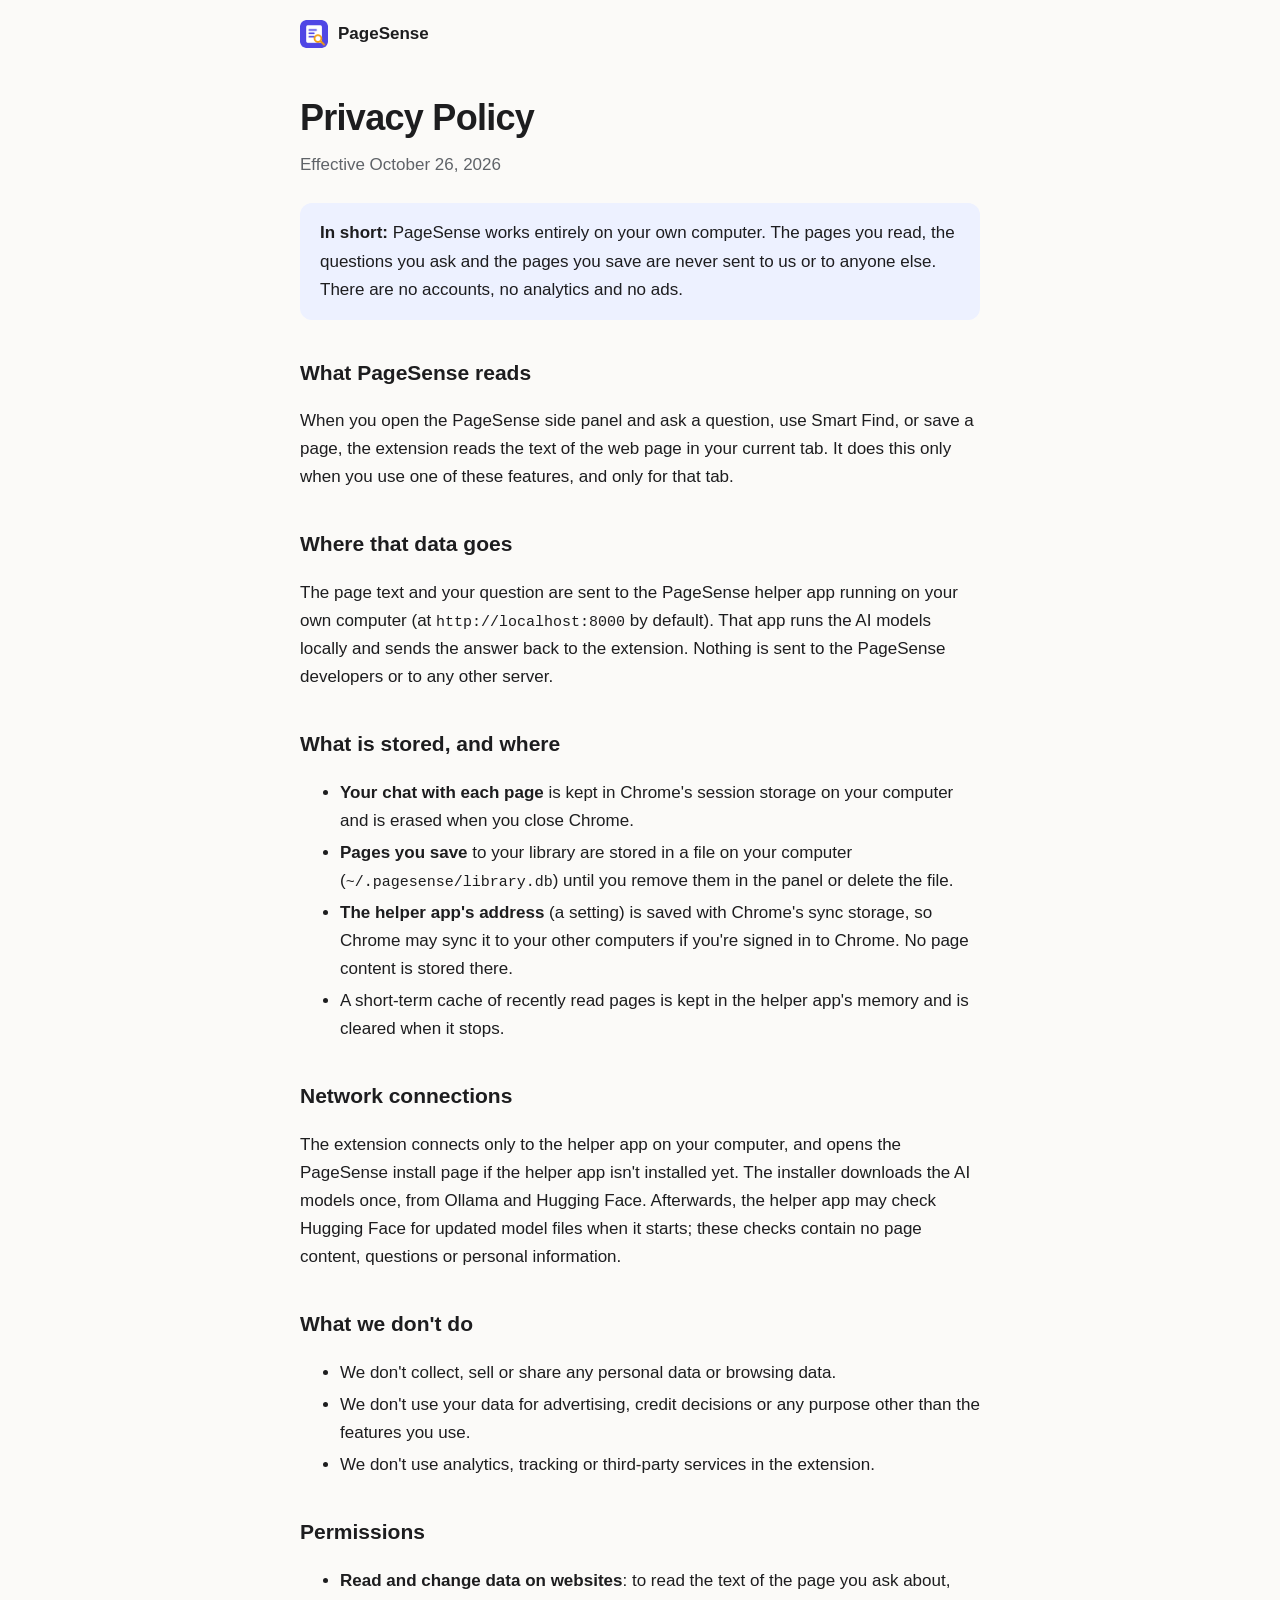
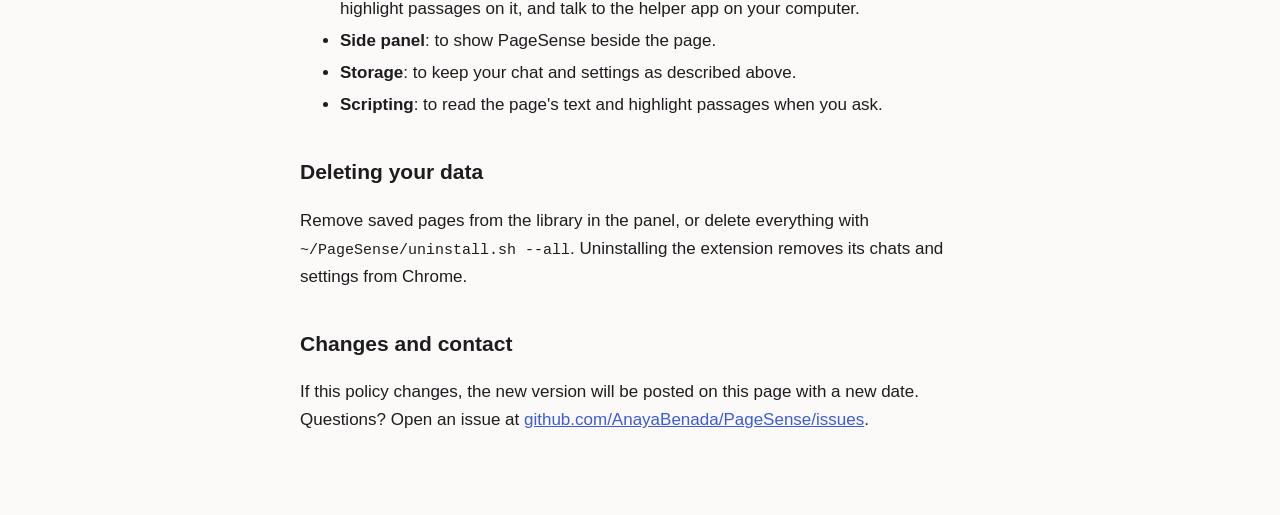
==== docs/privacy.html @ 962033f7 "Chrome Web Store readiness - Setup screen in the panel when the backend can't be reached, linking to" ====
<!doctype html>
<html lang="en">
<head>
<meta charset="utf-8">
<meta name="viewport" content="width=device-width, initial-scale=1">
<title>PageSense Privacy Policy</title>
<link rel="icon" href="icon128.png">
<style>
  :root { --bg: #fbfaf8; --text: #1d1d1f; --muted: #5f6368; --line: #e6e3de; --accent: #3b5bdb; --soft: #edf1ff; }
  @media (prefers-color-scheme: dark) {
    :root:not([data-theme="light"]) { --bg: #121316; --text: #ececee; --muted: #a0a4ab; --line: #2c2f36; --accent: #8ea6ff; --soft: #232a45; }
  }
  * { box-sizing: border-box; }
  body { margin: 0; background: var(--bg); color: var(--text); font: 17px/1.65 -apple-system, BlinkMacSystemFont, "Segoe UI", Roboto, sans-serif; }
  .wrap { max-width: 720px; margin: 0 auto; padding: 0 20px 64px; }
  header { display: flex; align-items: center; gap: 10px; padding: 20px 0 8px; }
  header a { display: flex; align-items: center; gap: 10px; font-weight: 700; color: var(--text); text-decoration: none; }
  header img { width: 28px; height: 28px; border-radius: 6px; }
  h1 { font-size: 36px; letter-spacing: -0.02em; margin: 32px 0 4px; }
  h2 { font-size: 21px; margin: 36px 0 8px; }
  .date { color: var(--muted); margin: 0 0 24px; }
  .summary { background: var(--soft); border-radius: 12px; padding: 16px 20px; }
  a { color: var(--accent); }
  code { font: 15px ui-monospace, SFMono-Regular, Menlo, monospace; }
  li { margin: 4px 0; }
</style>
</head>
<body>
<div class="wrap">
  <header><a href="./"><img src="icon128.png" alt="">PageSense</a></header>

  <h1>Privacy Policy</h1>
  <p class="date">Effective October 26, 2026</p>

  <p class="summary"><b>In short:</b> PageSense works entirely on your own computer. The pages you read, the questions you ask and the pages you save are never sent to us or to anyone else. There are no accounts, no analytics and no ads.</p>

  <h2>What PageSense reads</h2>
  <p>When you open the PageSense side panel and ask a question, use Smart Find, or save a page, the extension reads the text of the web page in your current tab. It does this only when you use one of these features, and only for that tab.</p>

  <h2>Where that data goes</h2>
  <p>The page text and your question are sent to the PageSense helper app running on your own computer (at <code>http://localhost:8000</code> by default). That app runs the AI models locally and sends the answer back to the extension. Nothing is sent to the PageSense developers or to any other server.</p>

  <h2>What is stored, and where</h2>
  <ul>
    <li><b>Your chat with each page</b> is kept in Chrome's session storage on your computer and is erased when you close Chrome.</li>
    <li><b>Pages you save</b> to your library are stored in a file on your computer (<code>~/.pagesense/library.db</code>) until you remove them in the panel or delete the file.</li>
    <li><b>The helper app's address</b> (a setting) is saved with Chrome's sync storage, so Chrome may sync it to your other computers if you're signed in to Chrome. No page content is stored there.</li>
    <li>A short-term cache of recently read pages is kept in the helper app's memory and is cleared when it stops.</li>
  </ul>

  <h2>Network connections</h2>
  <p>The extension connects only to the helper app on your computer, and opens the PageSense install page if the helper app isn't installed yet. The installer downloads the AI models once, from Ollama and Hugging Face. Afterwards, the helper app may check Hugging Face for updated model files when it starts; these checks contain no page content, questions or personal information.</p>

  <h2>What we don't do</h2>
  <ul>
    <li>We don't collect, sell or share any personal data or browsing data.</li>
    <li>We don't use your data for advertising, credit decisions or any purpose other than the features you use.</li>
    <li>We don't use analytics, tracking or third-party services in the extension.</li>
  </ul>

  <h2>Permissions</h2>
  <ul>
    <li><b>Read and change data on websites</b>: to read the text of the page you ask about, highlight passages on it, and talk to the helper app on your computer.</li>
    <li><b>Side panel</b>: to show PageSense beside the page.</li>
    <li><b>Storage</b>: to keep your chat and settings as described above.</li>
    <li><b>Scripting</b>: to read the page's text and highlight passages when you ask.</li>
  </ul>

  <h2>Deleting your data</h2>
  <p>Remove saved pages from the library in the panel, or delete everything with <code>~/PageSense/uninstall.sh --all</code>. Uninstalling the extension removes its chats and settings from Chrome.</p>

  <h2>Changes and contact</h2>
  <p>If this policy changes, the new version will be posted on this page with a new date. Questions? Open an issue at <a href="https://github.com/AnayaBenada/PageSense/issues">github.com/AnayaBenada/PageSense/issues</a>.</p>
</div>
</body>
</html>
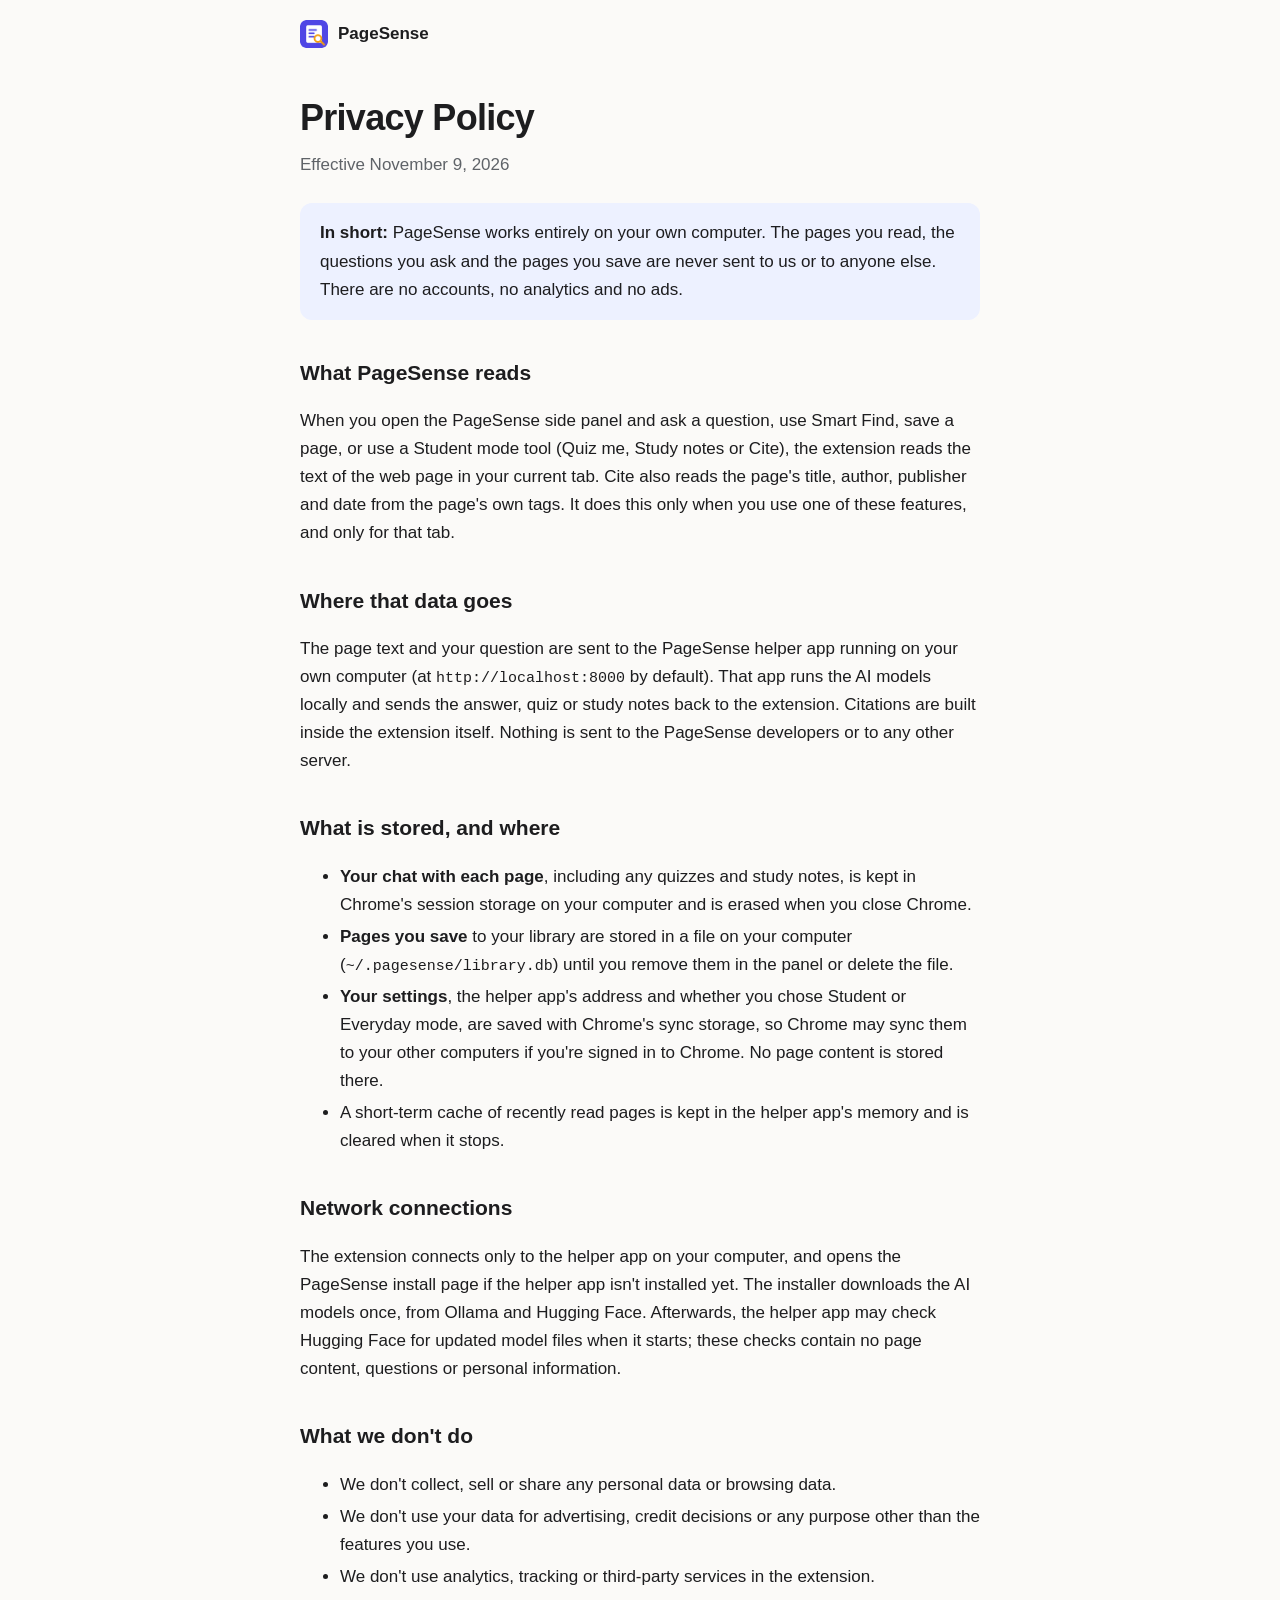
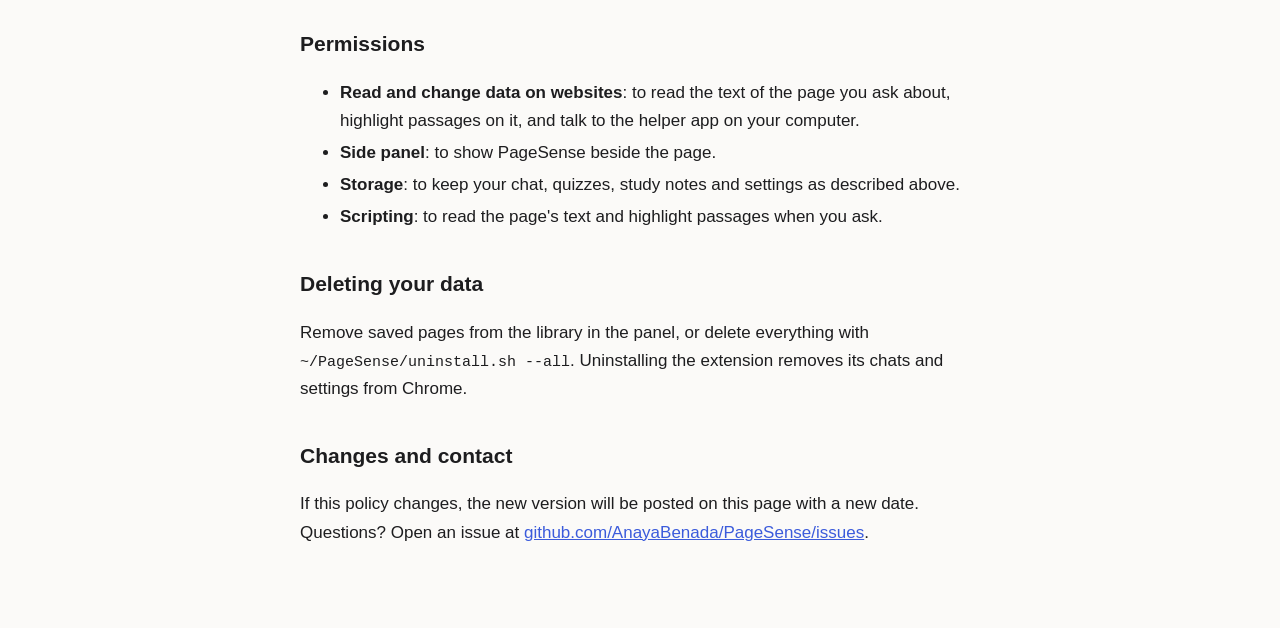
==== commit 02db7501: "Privacy policy: cover Student mode (quizzes, notes, citations, mode setting)" ====
--- a/docs/privacy.html
+++ b/docs/privacy.html
@@ -30,21 +30,21 @@
   <header><a href="./"><img src="icon128.png" alt="">PageSense</a></header>
 
   <h1>Privacy Policy</h1>
-  <p class="date">Effective October 26, 2026</p>
+  <p class="date">Effective November 9, 2026</p>
 
   <p class="summary"><b>In short:</b> PageSense works entirely on your own computer. The pages you read, the questions you ask and the pages you save are never sent to us or to anyone else. There are no accounts, no analytics and no ads.</p>
 
   <h2>What PageSense reads</h2>
-  <p>When you open the PageSense side panel and ask a question, use Smart Find, or save a page, the extension reads the text of the web page in your current tab. It does this only when you use one of these features, and only for that tab.</p>
+  <p>When you open the PageSense side panel and ask a question, use Smart Find, save a page, or use a Student mode tool (Quiz me, Study notes or Cite), the extension reads the text of the web page in your current tab. Cite also reads the page's title, author, publisher and date from the page's own tags. It does this only when you use one of these features, and only for that tab.</p>
 
   <h2>Where that data goes</h2>
-  <p>The page text and your question are sent to the PageSense helper app running on your own computer (at <code>http://localhost:8000</code> by default). That app runs the AI models locally and sends the answer back to the extension. Nothing is sent to the PageSense developers or to any other server.</p>
+  <p>The page text and your question are sent to the PageSense helper app running on your own computer (at <code>http://localhost:8000</code> by default). That app runs the AI models locally and sends the answer, quiz or study notes back to the extension. Citations are built inside the extension itself. Nothing is sent to the PageSense developers or to any other server.</p>
 
   <h2>What is stored, and where</h2>
   <ul>
-    <li><b>Your chat with each page</b> is kept in Chrome's session storage on your computer and is erased when you close Chrome.</li>
+    <li><b>Your chat with each page</b>, including any quizzes and study notes, is kept in Chrome's session storage on your computer and is erased when you close Chrome.</li>
     <li><b>Pages you save</b> to your library are stored in a file on your computer (<code>~/.pagesense/library.db</code>) until you remove them in the panel or delete the file.</li>
-    <li><b>The helper app's address</b> (a setting) is saved with Chrome's sync storage, so Chrome may sync it to your other computers if you're signed in to Chrome. No page content is stored there.</li>
+    <li><b>Your settings</b>, the helper app's address and whether you chose Student or Everyday mode, are saved with Chrome's sync storage, so Chrome may sync them to your other computers if you're signed in to Chrome. No page content is stored there.</li>
     <li>A short-term cache of recently read pages is kept in the helper app's memory and is cleared when it stops.</li>
   </ul>
 
@@ -62,7 +62,7 @@
   <ul>
     <li><b>Read and change data on websites</b>: to read the text of the page you ask about, highlight passages on it, and talk to the helper app on your computer.</li>
     <li><b>Side panel</b>: to show PageSense beside the page.</li>
-    <li><b>Storage</b>: to keep your chat and settings as described above.</li>
+    <li><b>Storage</b>: to keep your chat, quizzes, study notes and settings as described above.</li>
     <li><b>Scripting</b>: to read the page's text and highlight passages when you ask.</li>
   </ul>
 
